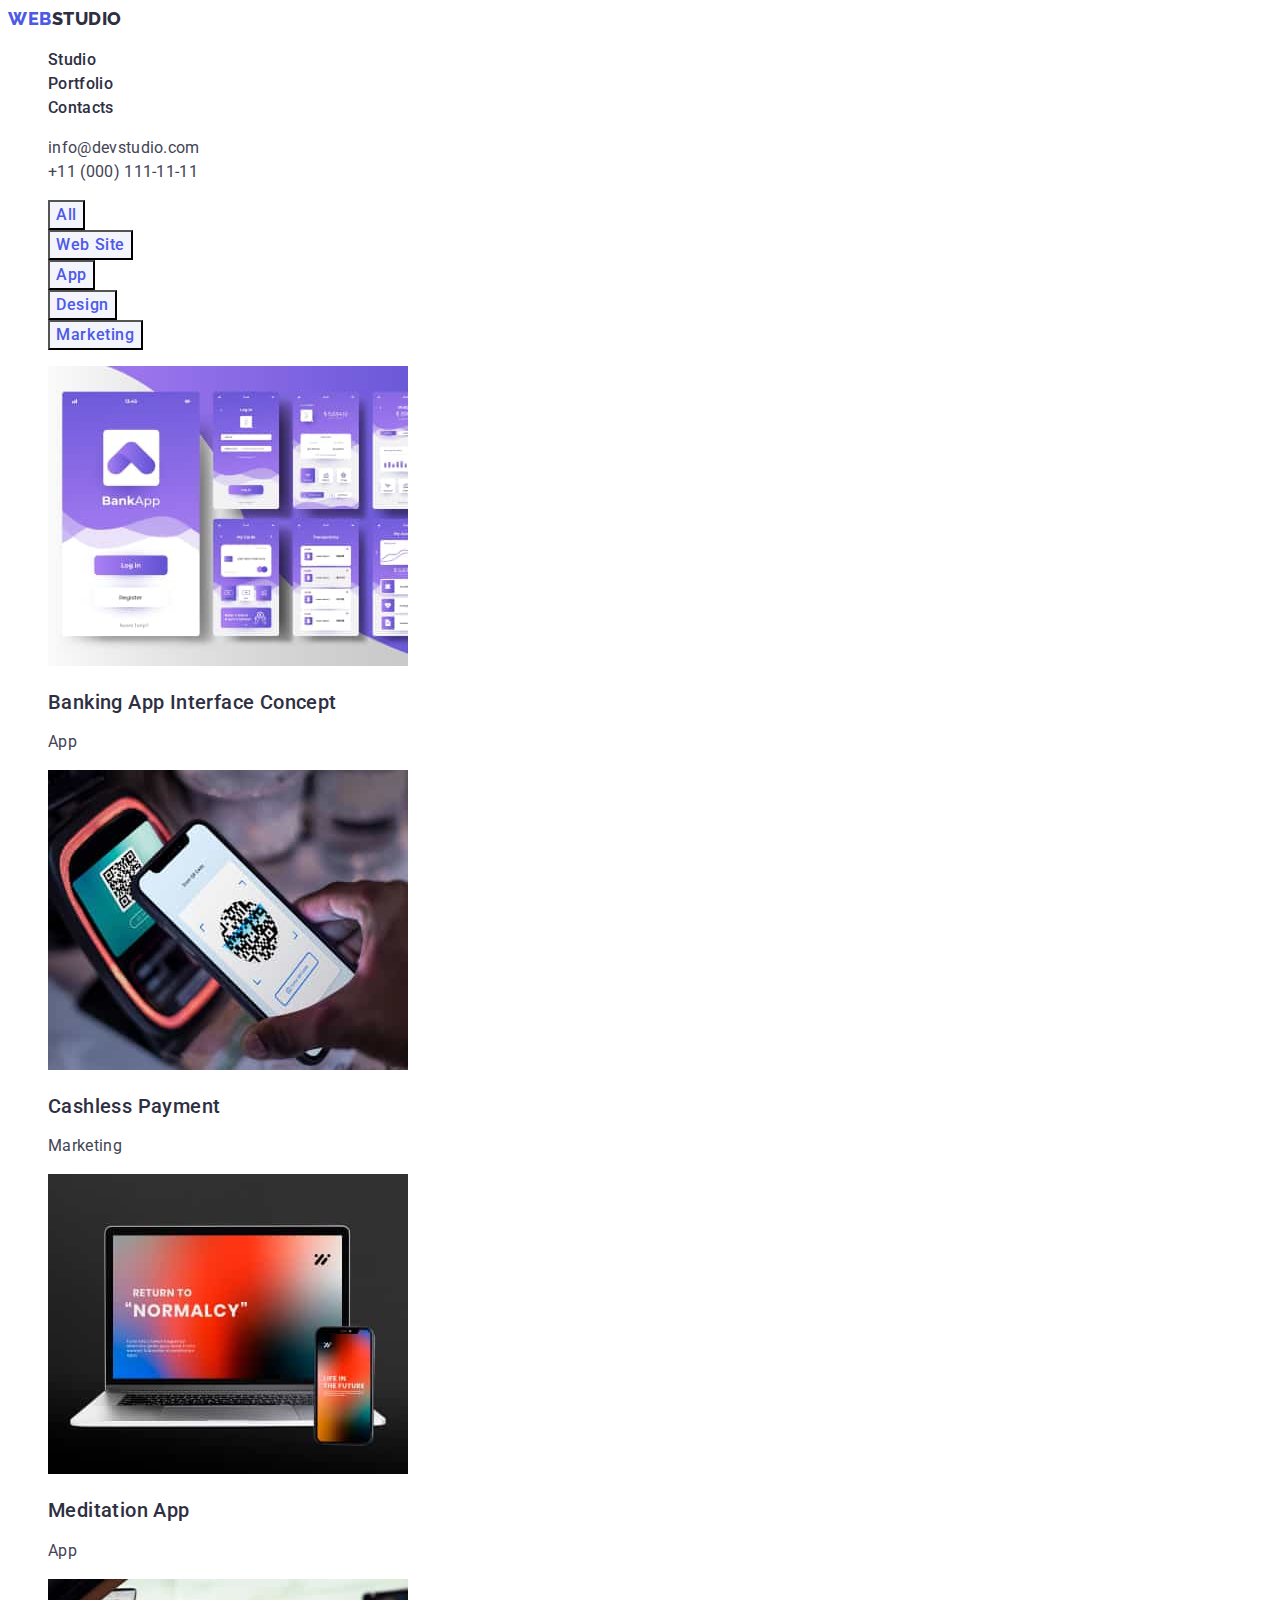
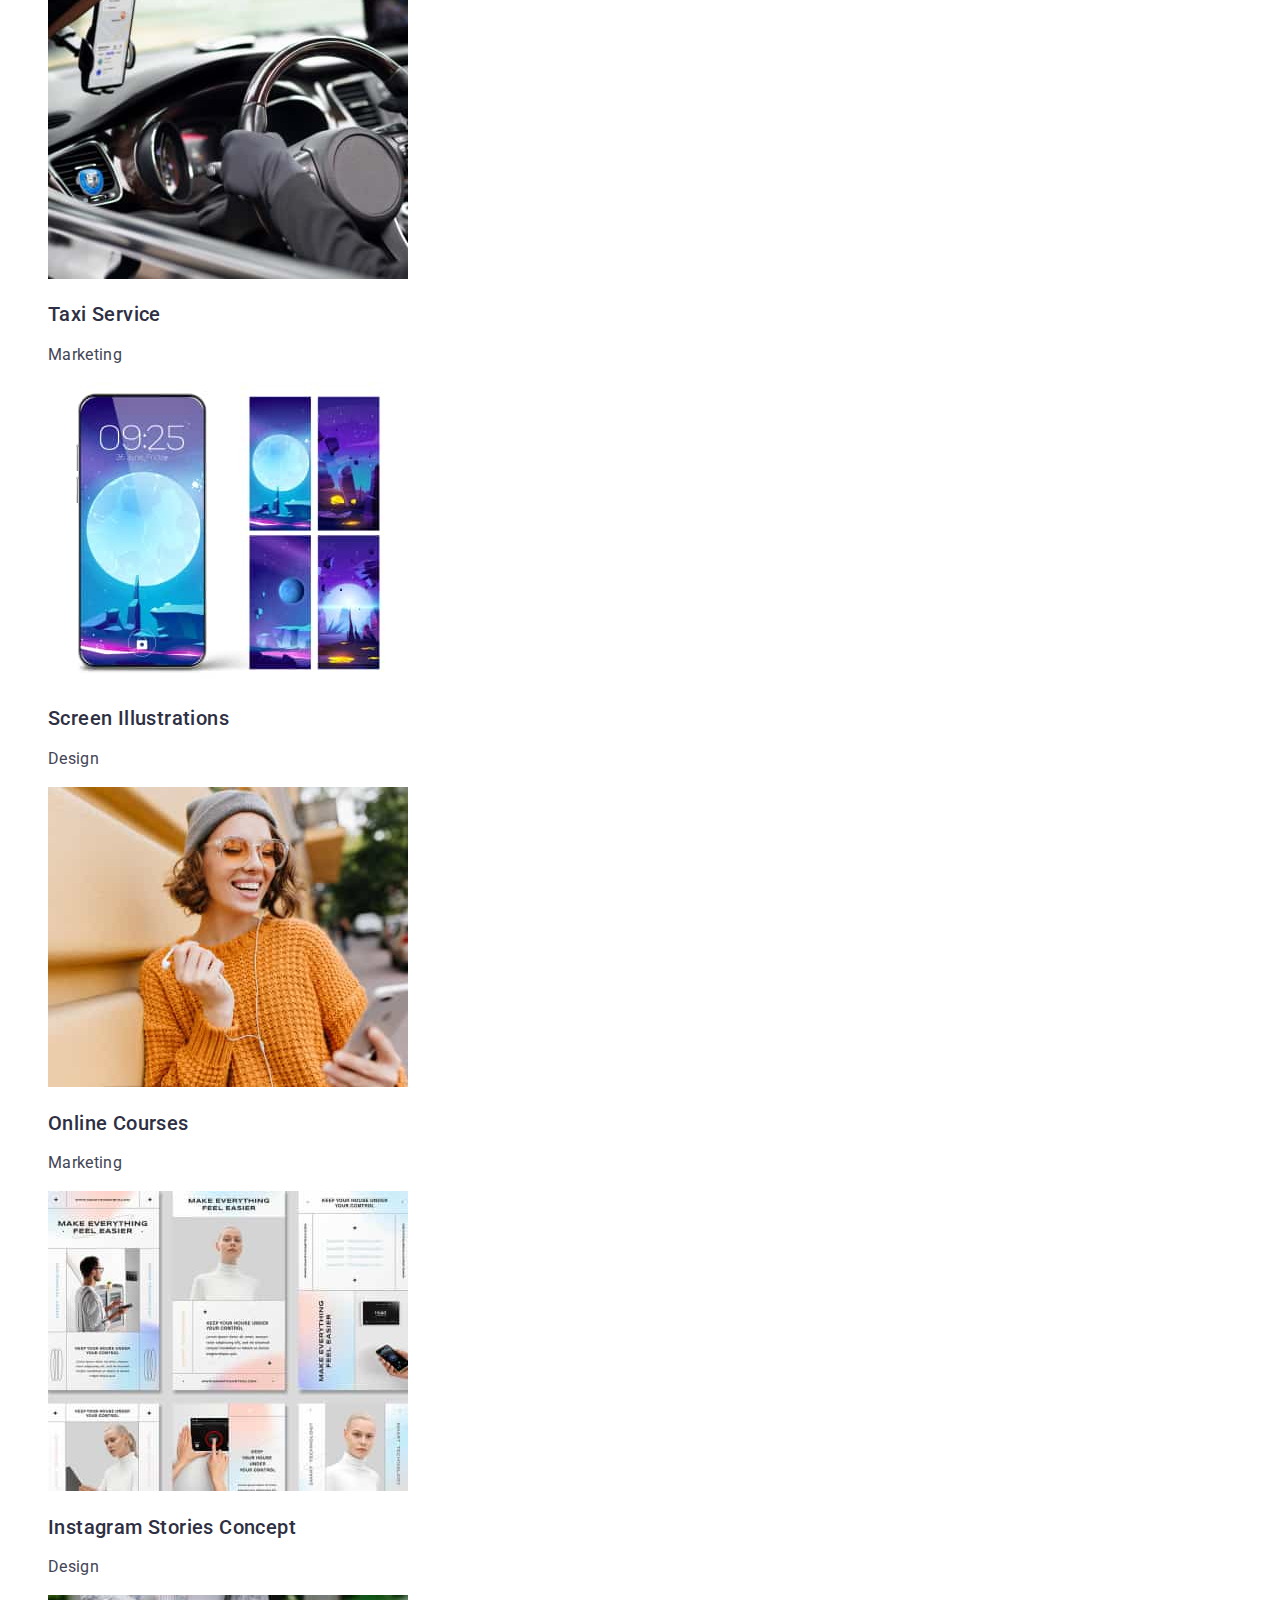
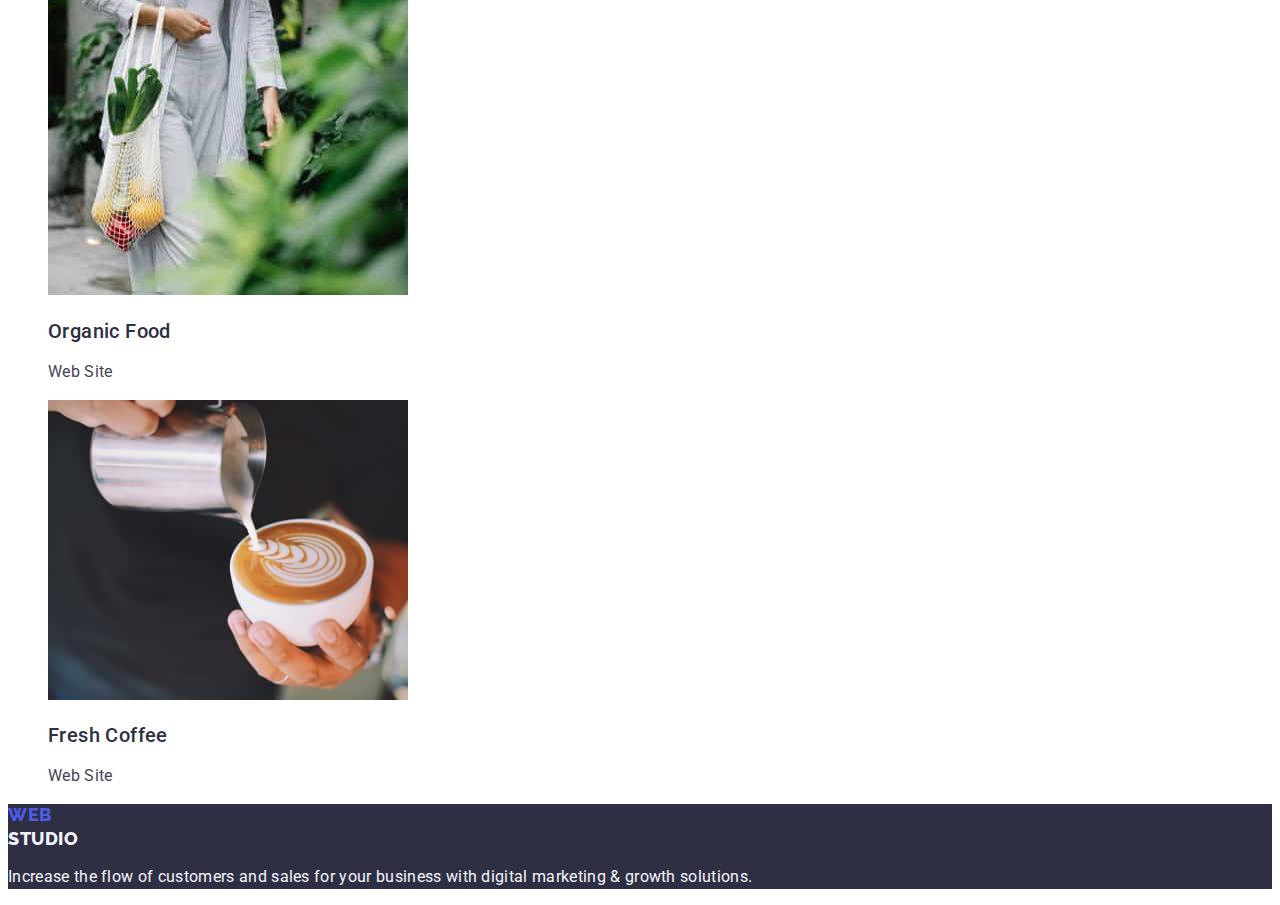
==== portfolio.html @ b061f3c8 "Initial commit" ====
<!DOCTYPE html>
<html lang="en">
  <head>
    <meta charset="UTF-8" />
    <meta http-equiv="X-UA-Compatible" content="IE=edge" />
    <meta name="viewport" content="width=device-width, initial-scale=1.0" />
    <link rel="stylesheet" href="./css/styles.css" />
    <link rel="preconnect" href="https://fonts.googleapis.com" />
    <link rel="preconnect" href="https://fonts.gstatic.com" crossorigin />
    <link
      href="https://fonts.googleapis.com/css2?family=Raleway:wght@800&family=Roboto:wght@400;500;700;900&display=swap"
      rel="stylesheet"
    />
    <title>WebStudio</title>
  </head>
  <body>
    <!--Header-->
    <header>
      <nav>
        <a href="./index.html" class="text-logo-blue link"
          >Web<span class="text-logo">Studio</span></a
        >
        <ul class="list">
          <li><a href="./index.html" class="nav-link link">Studio</a></li>
          <li>
            <a href="./portfolio.html" class="nav-link link">Portfolio</a>
          </li>
          <li><a href="" class="nav-link link">Contacts</a></li>
        </ul>
      </nav>
      <address class="addreess-font">
        <ul class="list">
          <li>
            <a href="mailto:info@devstudio.com" class="nav-mail link"
              >info@devstudio.com</a
            >
          </li>
          <li>
            <a href="tel:+110001111111" class="nav-mail link"
              >+11 (000) 111-11-11</a
            >
          </li>
        </ul>
      </address>
    </header>
    <!-- section buttons -->
    <main>
      <section>
        <h1 hidden class="visually-hidden hero-tittle">Buttons</h1>
        <ul class="list">
          <li><button type="button" class="portfolio-btn">All</button></li>
          <li><button type="button" class="portfolio-btn">Web Site</button></li>
          <li><button type="button" class="portfolio-btn">App</button></li>
          <li><button type="button" class="portfolio-btn">Design</button></li>
          <li>
            <button type="button" class="portfolio-btn">Marketing</button>
          </li>
        </ul>

        <!-- section project cards -->

        <ul class="list">
          <li>
            <a href="" class="card-link link"
              ><img src="./images/portfolio/img1.jpg" alt="no image" />
              <h2 class="card-content">Banking App Interface Concept</h2>
              <p class="apps">App</p>
            </a>
          </li>
          <li>
            <a href="" class="card-link link"
              ><img src="./images/portfolio/img2.jpg" alt="no image" />
              <h2 class="card-content">Cashless Payment</h2>
              <p class="apps">Marketing</p>
            </a>
          </li>
          <li>
            <a href="" class="card-link link"
              ><img src="./images/portfolio/img3.jpg" alt="no image" />
              <h2 class="card-content">Meditation App</h2>
              <p class="apps">App</p>
            </a>
          </li>
          <li>
            <a href="" class="card-link link">
              <img src="./images/portfolio/img4.jpg" alt="no image" />
              <h2 class="card-content">Taxi Service</h2>
              <p class="apps">Marketing</p>
            </a>
          </li>
          <li>
            <a href="" class="card-link link"
              ><img src="./images/portfolio/img5.jpg" alt="no image" />
              <h2 class="card-content">Screen Illustrations</h2>
              <p class="apps">Design</p>
            </a>
          </li>
          <li>
            <a href="" class="card-link link">
              <img src="./images/portfolio/img6.jpg" alt="no image" />
              <h2 class="card-content">Online Courses</h2>
              <p class="apps">Marketing</p>
            </a>
          </li>
          <li>
            <a href="" class="card-link link"
              ><img src="./images/portfolio/img7.jpg" alt="no image" />
              <h2 class="card-content">Instagram Stories Concept</h2>
              <p class="apps">Design</p>
            </a>
          </li>
          <li>
            <a href="" class="card-link link">
              <img src="./images/portfolio/img8.jpg" alt="no image" />
              <h2 class="card-content">Organic Food</h2>
              <p class="apps">Web Site</p>
            </a>
          </li>
          <li>
            <a href="" class="card-link link"
              ><img src="./images/portfolio/img9.jpg" alt="no image" />
              <h2 class="card-content">Fresh Coffee</h2>
              <p class="apps">Web Site</p>
            </a>
          </li>
        </ul>
      </section>
    </main>
    <!-- footer -->
    <footer class="second-bg">
      <a href="./index.html" class="text-logo-blue link"
        >Web<span class="logo-footer">Studio</span></a
      >
      <p class="footer-text">
        Increase the flow of customers and sales for your business with digital
        marketing & growth solutions.
      </p>
    </footer>
  </body>
</html>
---- css/styles.css ----
:root {
  --color-iris: #4d5ae5;
  --color-ocean: #404bbf;
  --color-navy-blue: #2e2f42;
  --color-green: #31d0aa;
  --color-slate: #434455;
  --color-light-slate: #8e8f99;
  --color-cornflower: #e7e9fc;
  --color-cloud: #f4f4fd;
  --color-navy-blue-modal: #2e2f42;
  --color-grey: #2e2f42;
  --color-white: #ffffff;
  --color-dairy: #fcfcfc;
}
body {
  font-family: "Roboto", sans-serif;
  font-size: 16px;
  line-height: 1.5;
  letter-spacing: 0.02em;
  color: var(--color-slate);
  background-color: var(--color-white);
}
.list {
  list-style: none;
}
/* ===================
HEADER
======================= */
.addreess-font {
  font-style: normal;
}
.link {
  text-decoration: none;
}
.text-logo-blue {
  font-family: "Raleway", sans-serif;
  font-weight: 800;
  font-size: 18px;
  line-height: 1.17;
  letter-spacing: 0.03em;
  text-transform: uppercase;
  color: var(--color-iris);
  text-decoration: none;
}
.text-logo {
  color: var(--color-navy-blue);
}
.nav-link:hover,
:focus {
  color: var(--color-ocean);
}
.nav-link {
  font-weight: 500;
  font-size: 16px;
  line-height: 1.5;
  letter-spacing: 0.02em;
  color: var(--color-navy-blue);
  text-decoration: none;
}
.nav-mail {
  font-weight: 400;
  font-size: 16px;
  line-height: 1.5;
  letter-spacing: 0.02em;
  text-decoration: none;
  color: var(--color-slate);
  font-style: normal;
}
.nav-mail:hover,
:focus {
  color: var(--color-ocean);
}
/* ===================
Section 1
======================= */
.button-main {
  color: var(--color-white);
  background: var(--color-iris);
  font-family: inherit;
  font-weight: 500;
  font-size: 16px;
  line-height: 1.5;
  letter-spacing: 0.04em;
  cursor: pointer;
}
.button-main:hover,
.button-main:focus {
  background-color: var(--color-ocean);
}
.second-bg {
  background-color: var(--color-navy-blue);
}
.hero-tittle {
  font-weight: 700;
  font-size: 56px;
  line-height: 1.07;
  letter-spacing: 0.02em;
  text-align: center;
  color: var(--color-white);
}

/* ===================
Section 2
======================= */
.visually-hidden {
  position: absolute;
  width: 1px;
  height: 1px;
  margin: -1px;
  border: 0;
  padding: 0;

  white-space: nowrap;
  clip-path: inset(100%);
  clip: rect(0 0 0 0);
  overflow: hidden;
}
.title-descript {
  font-weight: 500;
  font-size: 20px;
  line-height: 1.2;
  letter-spacing: 0.02em;
  color: var(--color-navy-blue);
}
.discription {
  font-size: 16px;
  line-height: 1.5;
  letter-spacing: 0.02em;
  color: var(--color-slate);
}
/* ===================
Section3
======================= */
.secondary-tittle {
  font-weight: 700;
  font-size: 36px;
  line-height: 1.11;
  text-align: center;
  letter-spacing: 0.02em;
  text-transform: capitalize;
  color: var(--color-navy-blue);
}
/* ===================
OUR Team section
======================= */
.team-sect {
  background-color: var(--color-cloud);
}
.team-backgr {
  background-color: var(--color-white);
}
.name-tittle {
  font-weight: 500;
  font-size: 20px;
  line-height: 1.2;
  letter-spacing: 0.02em;
  color: var(--color-navy-blue);
}
.card-description {
  font-size: 16px;
  line-height: 1.5;
  letter-spacing: 0.02em;
  color: var(--color-slate);
}
.team {
  background-color: var(--color-white);
}
/* ===================
FOOTER
======================= */
.logo-footer {
  font-family: "Raleway", sans-serif;
  font-style: normal;
  font-weight: 800;
  font-size: 18px;
  line-height: 1.17;
  display: flex;
  align-items: center;
  letter-spacing: 0.03em;
  text-transform: uppercase;
  color: var(--color-cloud);
  text-decoration: none;
}
.footer-text {
  font-size: 16px;
  line-height: 1.5;
  letter-spacing: 0.02em;
  color: var(--color-cloud);
}
/* ======================
PORTFOLIO
========================= */
.portfolio-btn {
  color: var(--color-iris);
  background: var(--color-cloud);
  font-family: inherit;
  font-weight: 500;
  font-size: 16px;
  line-height: 1.5;
  letter-spacing: 0.04em;
  cursor: pointer;
}
.portfolio-btn:hover,
.portfolio-btn:focus {
  background-color: var(--color-ocean);
  color: var(--color-white);
}
.card-content {
  font-weight: 500;
  font-size: 20px;
  line-height: 1.2;
  letter-spacing: 0.02em;
  color: var(--color-navy-blue);
  text-transform: capitalize;
}
.apps {
  font-size: 16px;
  line-height: 1.5;
  letter-spacing: 0.02em;
  color: var(--color-slate);
}
.card-link {
  text-decoration: none;
}
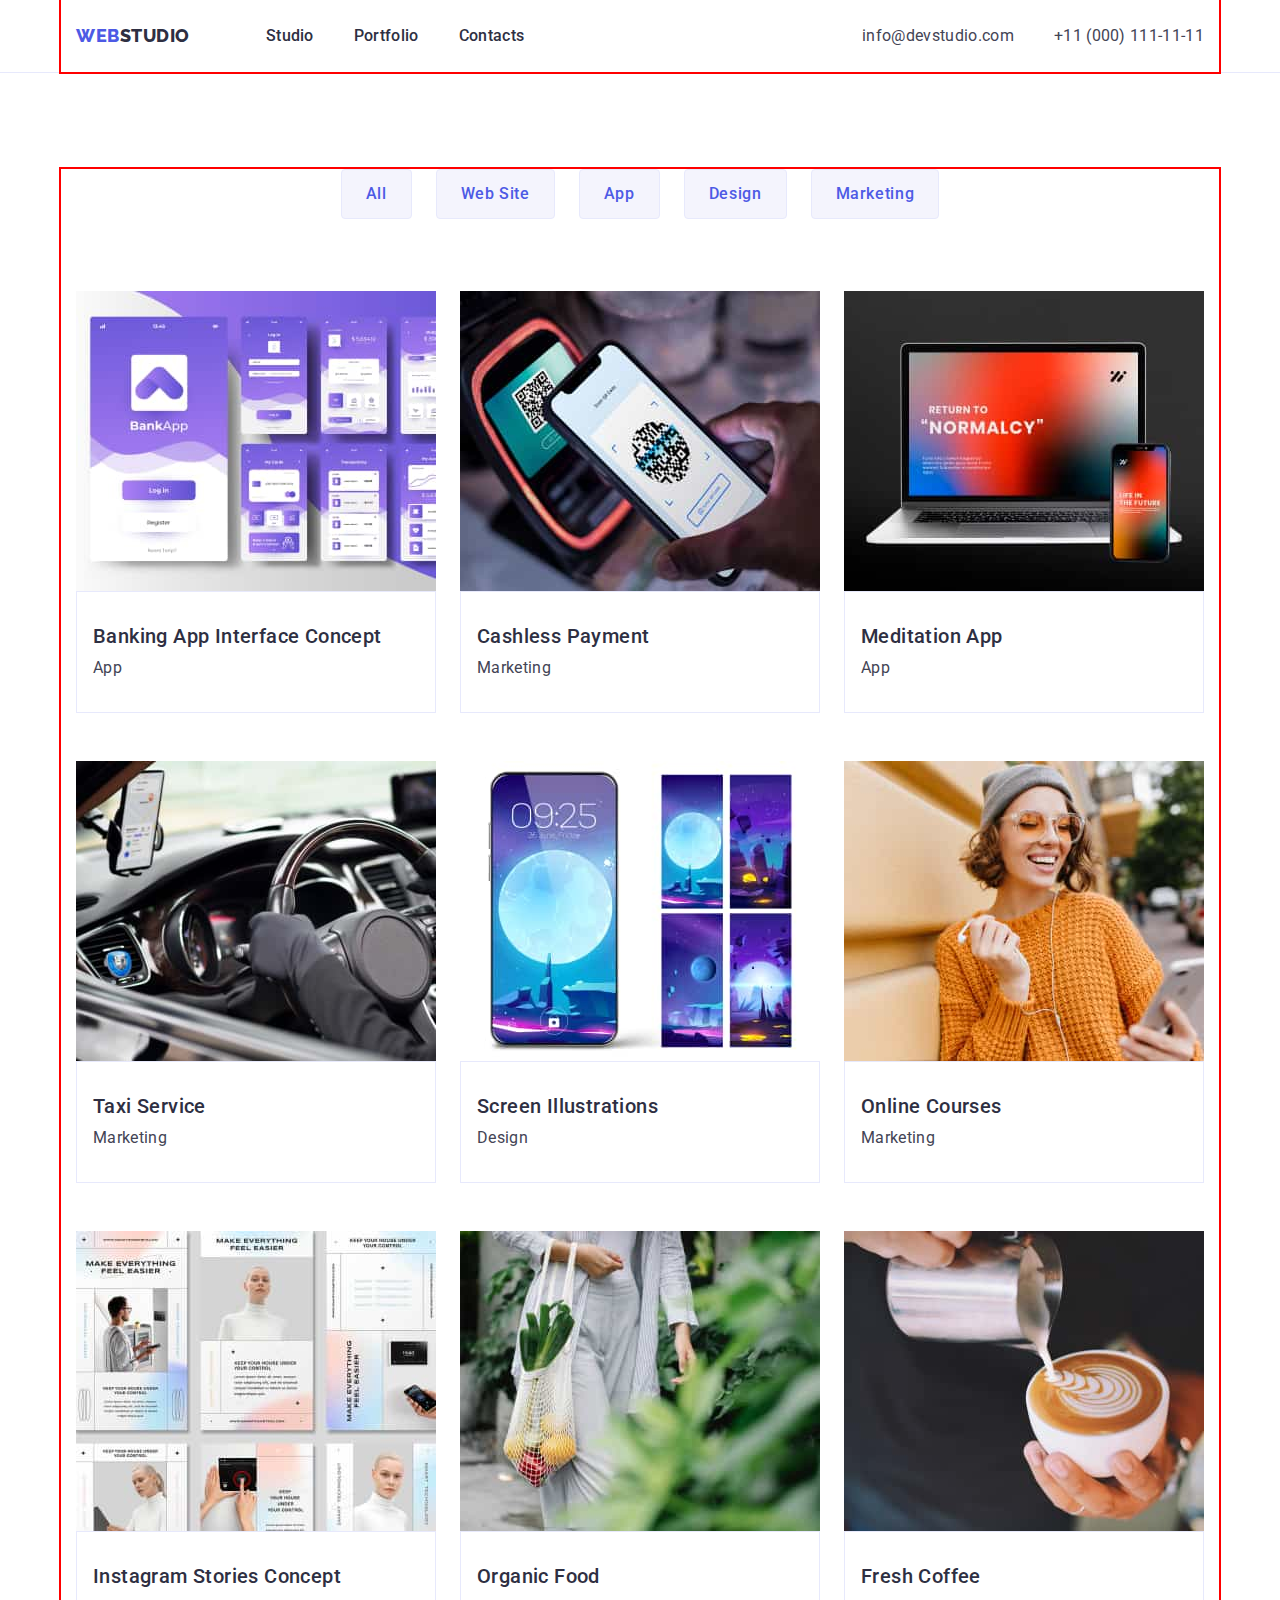
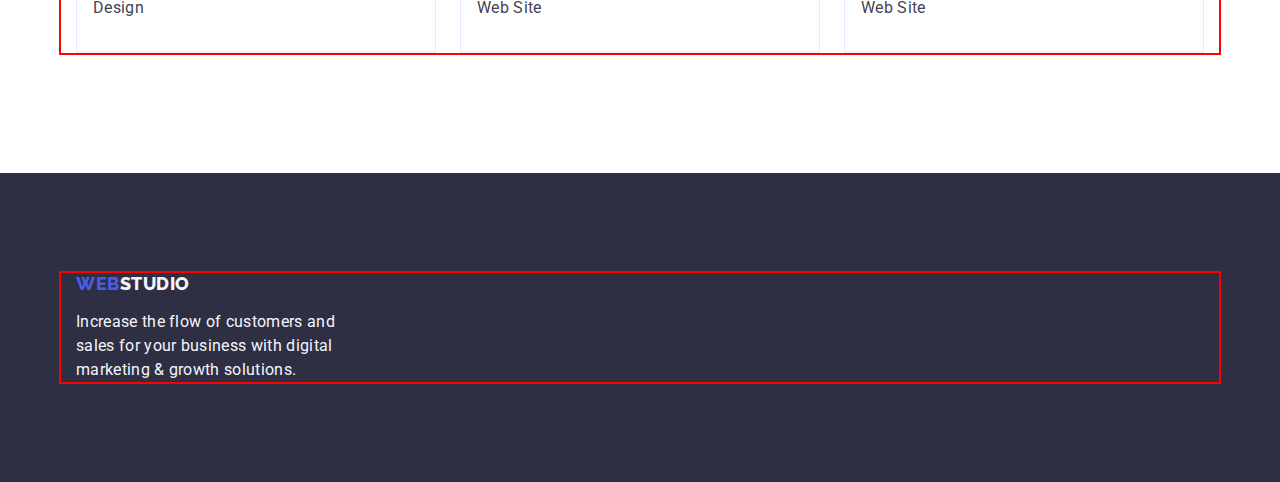
==== commit 67bf2ed0: "1st-try-added-changes" ====
--- a/portfolio.html
+++ b/portfolio.html
@@ -4,6 +4,10 @@
     <meta charset="UTF-8" />
     <meta http-equiv="X-UA-Compatible" content="IE=edge" />
     <meta name="viewport" content="width=device-width, initial-scale=1.0" />
+    <link
+      rel="stylesheet"
+      href="https://cdn.jsdelivr.net/npm/modern-normalize@1.1.0/modern-normalize.min.css"
+    />
     <link rel="stylesheet" href="./css/styles.css" />
     <link rel="preconnect" href="https://fonts.googleapis.com" />
     <link rel="preconnect" href="https://fonts.gstatic.com" crossorigin />
@@ -15,126 +19,172 @@
   </head>
   <body>
     <!--Header-->
-    <header>
-      <nav>
-        <a href="./index.html" class="text-logo-blue link"
-          >Web<span class="text-logo">Studio</span></a
-        >
-        <ul class="list">
-          <li><a href="./index.html" class="nav-link link">Studio</a></li>
-          <li>
-            <a href="./portfolio.html" class="nav-link link">Portfolio</a>
-          </li>
-          <li><a href="" class="nav-link link">Contacts</a></li>
-        </ul>
-      </nav>
-      <address class="addreess-font">
-        <ul class="list">
-          <li>
-            <a href="mailto:info@devstudio.com" class="nav-mail link"
-              >info@devstudio.com</a
-            >
-          </li>
-          <li>
-            <a href="tel:+110001111111" class="nav-mail link"
-              >+11 (000) 111-11-11</a
-            >
-          </li>
-        </ul>
-      </address>
+    <header class="page-head">
+      <div class="header-container container">
+        <nav class="page-nav">
+          <a href="./index.html" class="text-logo-blue link header-link-size"
+            >Web<span class="text-logo">Studio</span></a
+          >
+          <ul class="list menu">
+            <li class="menu-item">
+              <a href="./index.html" class="nav-link link header-link-size"
+                >Studio</a
+              >
+            </li>
+            <li class="menu-item">
+              <a href="./portfolio.html" class="nav-link link header-link-size"
+                >Portfolio</a
+              >
+            </li>
+            <li class="menu-item">
+              <a href="" class="nav-link link header-link-size">Contacts</a>
+            </li>
+          </ul>
+        </nav>
+        <address class="addreess-font">
+          <ul class="list contact-list">
+            <li class="contact-item">
+              <a
+                href="mailto:info@devstudio.com"
+                class="nav-mail link header-link-size"
+                >info@devstudio.com</a
+              >
+            </li>
+            <li class="contact-item">
+              <a href="tel:+110001111111" class="nav-mail link header-link-size"
+                >+11 (000) 111-11-11</a
+              >
+            </li>
+          </ul>
+        </address>
+      </div>
     </header>
     <!-- section buttons -->
     <main>
-      <section>
-        <h1 hidden class="visually-hidden hero-tittle">Buttons</h1>
-        <ul class="list">
-          <li><button type="button" class="portfolio-btn">All</button></li>
-          <li><button type="button" class="portfolio-btn">Web Site</button></li>
-          <li><button type="button" class="portfolio-btn">App</button></li>
-          <li><button type="button" class="portfolio-btn">Design</button></li>
-          <li>
-            <button type="button" class="portfolio-btn">Marketing</button>
-          </li>
-        </ul>
-
-        <!-- section project cards -->
-
-        <ul class="list">
-          <li>
-            <a href="" class="card-link link"
-              ><img src="./images/portfolio/img1.jpg" alt="no image" />
-              <h2 class="card-content">Banking App Interface Concept</h2>
-              <p class="apps">App</p>
-            </a>
-          </li>
-          <li>
-            <a href="" class="card-link link"
-              ><img src="./images/portfolio/img2.jpg" alt="no image" />
-              <h2 class="card-content">Cashless Payment</h2>
-              <p class="apps">Marketing</p>
-            </a>
-          </li>
-          <li>
-            <a href="" class="card-link link"
-              ><img src="./images/portfolio/img3.jpg" alt="no image" />
-              <h2 class="card-content">Meditation App</h2>
-              <p class="apps">App</p>
-            </a>
-          </li>
-          <li>
-            <a href="" class="card-link link">
-              <img src="./images/portfolio/img4.jpg" alt="no image" />
-              <h2 class="card-content">Taxi Service</h2>
-              <p class="apps">Marketing</p>
-            </a>
-          </li>
-          <li>
-            <a href="" class="card-link link"
-              ><img src="./images/portfolio/img5.jpg" alt="no image" />
-              <h2 class="card-content">Screen Illustrations</h2>
-              <p class="apps">Design</p>
-            </a>
-          </li>
-          <li>
-            <a href="" class="card-link link">
-              <img src="./images/portfolio/img6.jpg" alt="no image" />
-              <h2 class="card-content">Online Courses</h2>
-              <p class="apps">Marketing</p>
-            </a>
-          </li>
-          <li>
-            <a href="" class="card-link link"
-              ><img src="./images/portfolio/img7.jpg" alt="no image" />
-              <h2 class="card-content">Instagram Stories Concept</h2>
-              <p class="apps">Design</p>
-            </a>
-          </li>
-          <li>
-            <a href="" class="card-link link">
-              <img src="./images/portfolio/img8.jpg" alt="no image" />
-              <h2 class="card-content">Organic Food</h2>
-              <p class="apps">Web Site</p>
-            </a>
-          </li>
-          <li>
-            <a href="" class="card-link link"
-              ><img src="./images/portfolio/img9.jpg" alt="no image" />
-              <h2 class="card-content">Fresh Coffee</h2>
-              <p class="apps">Web Site</p>
-            </a>
-          </li>
-        </ul>
+      <section class="portfolio-section">
+        <div class="container">
+          <h1 class="visually-hidden hero-tittle">Buttons</h1>
+          <ul class="list filter-list">
+            <li class="filter-item">
+              <button type="button" class="portfolio-btn">All</button>
+            </li>
+            <li class="filter-item">
+              <button type="button" class="portfolio-btn">Web Site</button>
+            </li>
+            <li class="filter-item">
+              <button type="button" class="portfolio-btn">App</button>
+            </li>
+            <li class="filter-item">
+              <button type="button" class="portfolio-btn">Design</button>
+            </li>
+            <li class="filter-item">
+              <button type="button" class="portfolio-btn">Marketing</button>
+            </li>
+          </ul>
+          <!-- section project cards -->
+          <ul class="list portfolio-card">
+            <li class="advantages-list">
+              <a href="" class="card-link link"
+                ><img src="./images/portfolio/img1.jpg" alt="no image" />
+                <div class="portfolio-card-content">
+                  <h2 class="card-content card-title-pstn">
+                    Banking App Interface Concept
+                  </h2>
+                  <p class="apps">App</p>
+                </div>
+              </a>
+            </li>
+            <li class="advantages-list">
+              <a href="" class="card-link link"
+                ><img src="./images/portfolio/img2.jpg" alt="no image" />
+                <div class="portfolio-card-content">
+                  <h2 class="card-content card-title-pstn">Cashless Payment</h2>
+                  <p class="apps">Marketing</p>
+                </div>
+              </a>
+            </li>
+            <li class="advantages-list">
+              <a href="" class="card-link link"
+                ><img src="./images/portfolio/img3.jpg" alt="no image" />
+                <div class="portfolio-card-content">
+                  <h2 class="card-content card-title-pstn">Meditation App</h2>
+                  <p class="apps">App</p>
+                </div>
+              </a>
+            </li>
+            <li class="advantages-list">
+              <a href="" class="card-link link">
+                <img src="./images/portfolio/img4.jpg" alt="no image" />
+                <div class="portfolio-card-content">
+                  <h2 class="card-content card-title-pstn">Taxi Service</h2>
+                  <p class="apps">Marketing</p>
+                </div>
+              </a>
+            </li>
+            <li class="advantages-list">
+              <a href="" class="card-link link"
+                ><img src="./images/portfolio/img5.jpg" alt="no image" />
+                <div class="portfolio-card-content">
+                  <h2 class="card-content card-title-pstn">
+                    Screen Illustrations
+                  </h2>
+                  <p class="apps">Design</p>
+                </div>
+              </a>
+            </li>
+            <li class="advantages-list">
+              <a href="" class="card-link link">
+                <img src="./images/portfolio/img6.jpg" alt="no image" />
+                <div class="portfolio-card-content">
+                  <h2 class="card-content card-title-pstn">Online Courses</h2>
+                  <p class="apps">Marketing</p>
+                </div>
+              </a>
+            </li>
+            <li class="advantages-list">
+              <a href="" class="card-link link"
+                ><img src="./images/portfolio/img7.jpg" alt="no image" />
+                <div class="portfolio-card-content">
+                  <h2 class="card-content card-title-pstn">
+                    Instagram Stories Concept
+                  </h2>
+                  <p class="apps">Design</p>
+                </div>
+              </a>
+            </li>
+            <li class="advantages-list">
+              <a href="" class="card-link link">
+                <img src="./images/portfolio/img8.jpg" alt="no image" />
+                <div class="portfolio-card-content">
+                  <h2 class="card-content card-title-pstn">Organic Food</h2>
+                  <p class="apps">Web Site</p>
+                </div>
+              </a>
+            </li>
+            <li class="advantages-list">
+              <a href="" class="card-link link"
+                ><img src="./images/portfolio/img9.jpg" alt="no image" />
+                <div class="portfolio-card-content">
+                  <h2 class="card-content card-title-pstn">Fresh Coffee</h2>
+                  <p class="apps">Web Site</p>
+                </div>
+              </a>
+            </li>
+          </ul>
+        </div>
       </section>
     </main>
     <!-- footer -->
-    <footer class="second-bg">
-      <a href="./index.html" class="text-logo-blue link"
-        >Web<span class="logo-footer">Studio</span></a
-      >
-      <p class="footer-text">
-        Increase the flow of customers and sales for your business with digital
-        marketing & growth solutions.
-      </p>
+    <footer class="second-bg footer">
+      <div class="container footer-cntnr">
+        <a href="./index.html" class="text-logo-blue link footer-logo-position"
+          >Web<span class="logo-footer">Studio</span></a
+        >
+        <p class="footer-text">
+          Increase the flow of customers and sales for your business with
+          digital marketing & growth solutions.
+        </p>
+      </div>
     </footer>
   </body>
 </html>
--- a/css/styles.css
+++ b/css/styles.css
@@ -12,6 +12,28 @@
   --color-white: #ffffff;
   --color-dairy: #fcfcfc;
 }
+/* BASE STYLES */
+h1,
+h2,
+h3,
+h4,
+p {
+  margin-top: 0;
+  margin-bottom: 0;
+}
+img {
+  display: block;
+  max-width: 100%;
+  height: auto;
+}
+button {
+  cursor: pointer;
+}
+ul {
+  margin-top: 0;
+  margin-bottom: 0;
+  padding-left: 0;
+}
 body {
   font-family: "Roboto", sans-serif;
   font-size: 16px;
@@ -22,10 +44,48 @@
 }
 .list {
   list-style: none;
+  margin: 0;
+  padding: 0;
+}
+.container {
+  max-width: 1158px;
+  padding: 0 15px;
+  margin: 0 auto;
+  outline: 2px solid red;
 }
 /* ===================
 HEADER
 ======================= */
+.page-head {
+  border-bottom: 1px solid var(--color-cornflower);
+}
+.header-container {
+  display: flex;
+  align-items: center;
+}
+.page-nav {
+  display: flex;
+  align-items: center;
+  margin-right: auto;
+}
+.header-link-size {
+  padding-top: 24px;
+  padding-bottom: 24px;
+}
+.menu {
+  display: flex;
+  flex-direction: row;
+}
+.menu-item:not(:last-child) {
+  margin-right: 40px;
+}
+.contact-list {
+  display: flex;
+}
+.contact-item:not(:last-child) {
+  margin-right: 40px;
+}
+
 .addreess-font {
   font-style: normal;
 }
@@ -41,6 +101,7 @@
   text-transform: uppercase;
   color: var(--color-iris);
   text-decoration: none;
+  margin-right: 76px;
 }
 .text-logo {
   color: var(--color-navy-blue);
@@ -50,6 +111,7 @@
   color: var(--color-ocean);
 }
 .nav-link {
+  display: block;
   font-weight: 500;
   font-size: 16px;
   line-height: 1.5;
@@ -58,6 +120,7 @@
   text-decoration: none;
 }
 .nav-mail {
+  display: block;
   font-weight: 400;
   font-size: 16px;
   line-height: 1.5;
@@ -71,9 +134,20 @@
   color: var(--color-ocean);
 }
 /* ===================
-Section 1
-======================= */
+Section Hero
+======================= */
+.hero {
+  padding-top: 188px;
+  padding-bottom: 188px;
+}
+
 .button-main {
+  display: block;
+  padding: 16px 32px;
+  margin-left: auto;
+  margin-right: auto;
+  min-width: 169px;
+  height: 56px;
   color: var(--color-white);
   background: var(--color-iris);
   font-family: inherit;
@@ -82,6 +156,8 @@
   line-height: 1.5;
   letter-spacing: 0.04em;
   cursor: pointer;
+  box-shadow: 0px 4px 4px rgba(0, 0, 0, 0.15);
+  border-radius: 4px;
 }
 .button-main:hover,
 .button-main:focus {
@@ -91,6 +167,10 @@
   background-color: var(--color-navy-blue);
 }
 .hero-tittle {
+  margin-right: auto;
+  margin-left: auto;
+  margin-bottom: 48px;
+  max-width: 496px;
   font-weight: 700;
   font-size: 56px;
   line-height: 1.07;
@@ -115,6 +195,24 @@
   clip: rect(0 0 0 0);
   overflow: hidden;
 }
+
+.second-section {
+  padding-top: 120px;
+  padding-bottom: 120px;
+}
+.second-section-cntnr {
+  display: flex;
+}
+.oppotunities {
+  width: 264px;
+}
+.oppotunities:not(:last-child) {
+  margin-right: 24px;
+}
+.title-position {
+  margin-bottom: 8px;
+}
+
 .title-descript {
   font-weight: 500;
   font-size: 20px;
@@ -140,9 +238,52 @@
   text-transform: capitalize;
   color: var(--color-navy-blue);
 }
+.third-section {
+  padding-bottom: 120px;
+}
+.secondary-title-position {
+  margin-bottom: 72px;
+}
+.third-section-cntnr {
+  display: flex;
+}
+.third-section-list:not(:last-child) {
+  margin-right: 24px;
+}
+
 /* ===================
 OUR Team section
 ======================= */
+
+.team-section {
+  padding-top: 120px;
+  padding-bottom: 120px;
+}
+.team-section-cntnr {
+  display: flex;
+}
+.team-card-position {
+  border-radius: 0px 0px 4px 4px;
+}
+.team-card-position:not(:last-child) {
+  margin-right: 24px;
+}
+.card-content-box {
+  padding: 32px 16px;
+  display: flex;
+  flex-direction: column;
+  justify-content: center;
+  align-items: center;
+  gap: 8px;
+}
+.team-title-position {
+  text-align: center;
+  margin-bottom: 8px;
+}
+.text-team-position {
+  text-align: center;
+}
+
 .team-sect {
   background-color: var(--color-cloud);
 }
@@ -174,23 +315,69 @@
   font-weight: 800;
   font-size: 18px;
   line-height: 1.17;
-  display: flex;
-  align-items: center;
   letter-spacing: 0.03em;
   text-transform: uppercase;
   color: var(--color-cloud);
   text-decoration: none;
 }
 .footer-text {
+  width: 264px;
   font-size: 16px;
   line-height: 1.5;
   letter-spacing: 0.02em;
   color: var(--color-cloud);
 }
+.footer {
+  padding: 100px 0;
+}
+.footer-cntnr {
+}
+.footer-logo-position {
+  display: inline-block;
+  margin-bottom: 16px;
+}
+
 /* ======================
 PORTFOLIO
 ========================= */
+
+.portfolio-section {
+  padding-top: 96px;
+  padding-bottom: 120px;
+}
+.filter-list {
+  display: flex;
+  justify-content: center;
+  margin-bottom: 72px;
+}
+.filter-item:not(:last-child) {
+  margin-right: 24px;
+}
+/* cards */
+
+.portfolio-card {
+  display: flex;
+  flex-wrap: wrap;
+  gap: 48px 24px;
+}
+.advantages-list {
+}
+.portfolio-card-content {
+  display: flex;
+  flex-direction: column;
+  padding: 32px 16px;
+  border: 1px solid var(--color-cornflower);
+}
+.card-title-pstn {
+  margin-bottom: 8px;
+}
+
+/* cards */
+
 .portfolio-btn {
+  display: block;
+  padding: 12px 24px;
+
   color: var(--color-iris);
   background: var(--color-cloud);
   font-family: inherit;
@@ -199,6 +386,8 @@
   line-height: 1.5;
   letter-spacing: 0.04em;
   cursor: pointer;
+  border: 1px solid var(--color-cornflower);
+  border-radius: 4px;
 }
 .portfolio-btn:hover,
 .portfolio-btn:focus {
